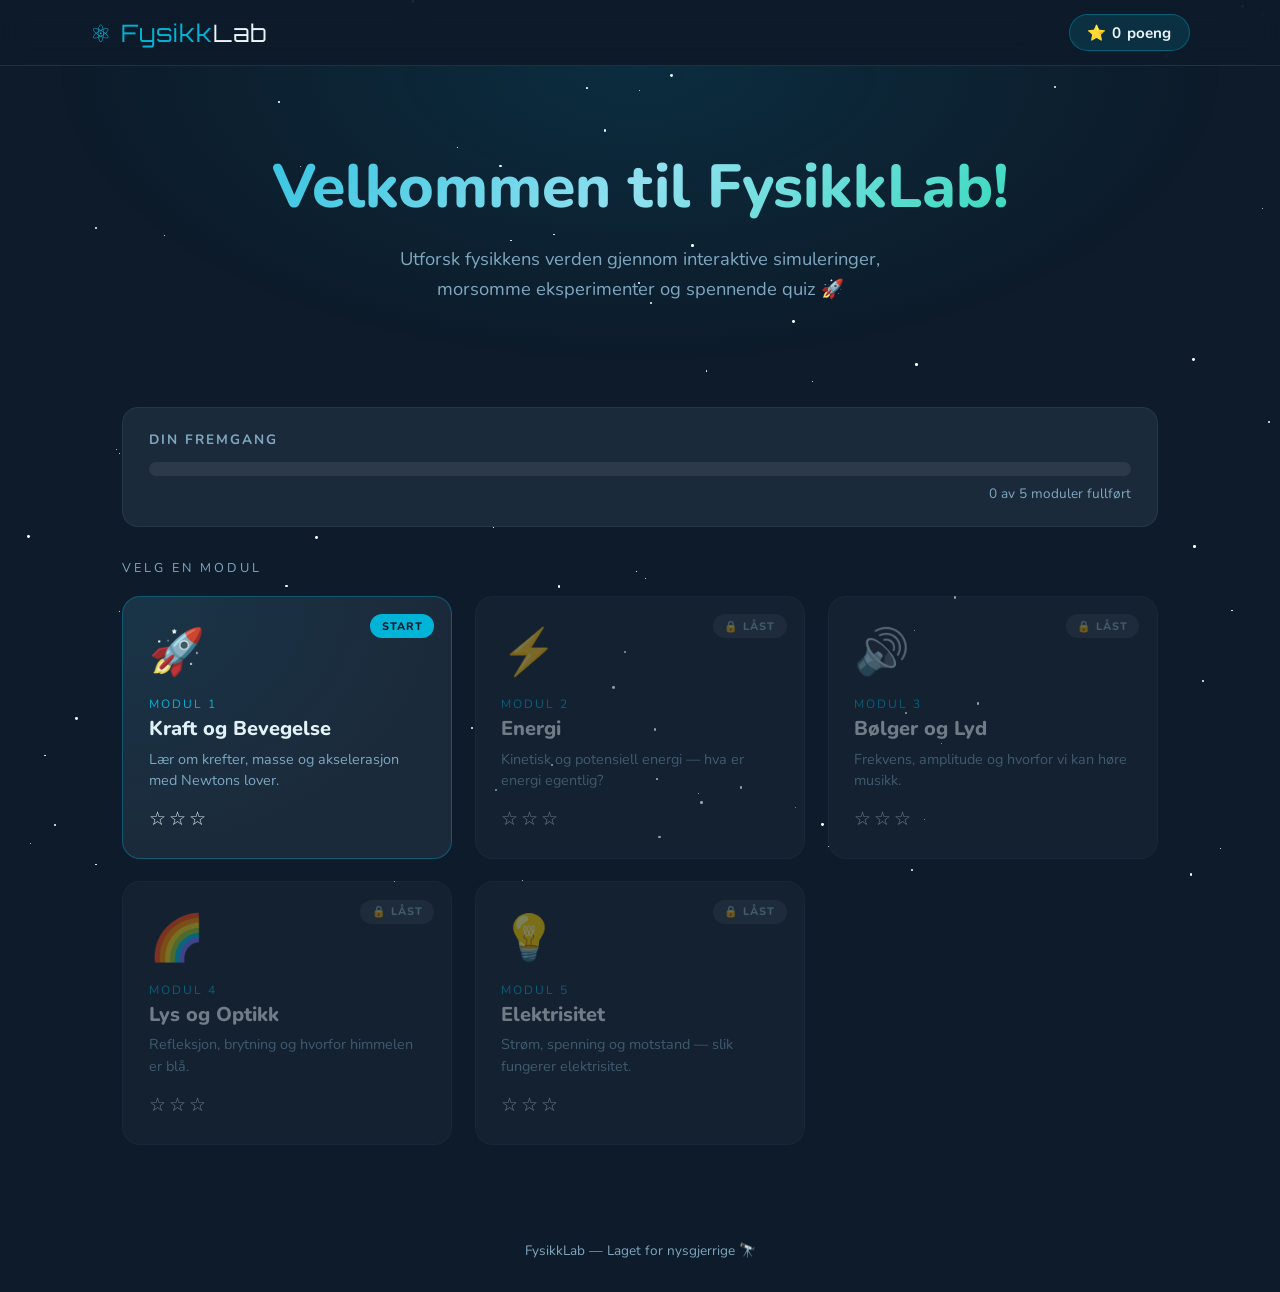
==== index.html @ 7ef17d18 "Add FysikkLab website with Module 1: Kraft og Bevegelse Landing page with 5 module cards (scaffolded" ====
<!DOCTYPE html>
<html lang="no">
<head>
  <meta charset="UTF-8">
  <meta name="viewport" content="width=device-width, initial-scale=1.0">
  <title>FysikkLab</title>
  <link href="https://fonts.googleapis.com/css2?family=Nunito:wght@400;600;700;800&family=Orbitron:wght@700&display=swap" rel="stylesheet">
  <style>
    :root {
      --bg: #0d1b2a;
      --card: #1b2a3b;
      --accent: #00b4d8;
      --accent2: #90e0ef;
      --success: #06d6a0;
      --warning: #ffd166;
      --text: #e8f4f8;
      --muted: #7fa8c0;
    }
    * { box-sizing: border-box; margin: 0; padding: 0; }
    body {
      font-family: 'Nunito', sans-serif;
      background: var(--bg);
      color: var(--text);
      min-height: 100vh;
      overflow-x: hidden;
    }

    /* --- Starfield --- */
    #starfield {
      position: fixed; inset: 0;
      pointer-events: none;
      z-index: 0;
    }
    .star {
      position: absolute;
      background: #fff;
      border-radius: 50%;
      animation: twinkle var(--dur, 3s) infinite var(--delay, 0s);
    }
    @keyframes twinkle {
      0%,100% { opacity: 0.2; transform: scale(1); }
      50%      { opacity: 1;   transform: scale(1.4); }
    }

    /* --- Header --- */
    header {
      position: sticky; top: 0; z-index: 100;
      background: rgba(13,27,42,0.85);
      backdrop-filter: blur(12px);
      border-bottom: 1px solid rgba(0,180,216,0.2);
      padding: 0.9rem 2rem;
    }
    .header-inner {
      max-width: 1100px; margin: 0 auto;
      display: flex; justify-content: space-between; align-items: center;
    }
    .logo {
      font-family: 'Orbitron', sans-serif;
      font-size: 1.5rem;
      color: var(--accent);
      letter-spacing: 1px;
    }
    .logo span { color: var(--text); }
    .points-badge {
      background: rgba(0,180,216,0.15);
      border: 1px solid rgba(0,180,216,0.35);
      padding: 0.45rem 1.1rem;
      border-radius: 50px;
      font-weight: 700;
      font-size: 0.95rem;
      display: flex; align-items: center; gap: 6px;
    }

    /* --- Hero --- */
    .hero {
      text-align: center;
      padding: 5rem 2rem 3.5rem;
      position: relative; z-index: 1;
      background: radial-gradient(ellipse at 50% 0%, rgba(0,180,216,0.12) 0%, transparent 65%);
    }
    .hero h1 {
      font-size: clamp(2rem, 6vw, 3.8rem);
      font-weight: 800;
      background: linear-gradient(135deg, var(--accent), var(--accent2), var(--success));
      -webkit-background-clip: text;
      -webkit-text-fill-color: transparent;
      background-clip: text;
      margin-bottom: 1rem;
    }
    .hero p {
      font-size: 1.15rem;
      color: var(--muted);
      max-width: 560px;
      margin: 0 auto 2rem;
      line-height: 1.6;
    }

    /* --- Main content --- */
    main {
      max-width: 1100px; margin: 0 auto;
      padding: 1rem 2rem 4rem;
      position: relative; z-index: 1;
    }

    /* --- Progress overview --- */
    .progress-box {
      background: var(--card);
      border: 1px solid rgba(255,255,255,0.06);
      border-radius: 16px;
      padding: 1.4rem 1.6rem;
      margin-bottom: 2rem;
    }
    .progress-box h3 {
      font-size: 0.85rem;
      text-transform: uppercase;
      letter-spacing: 2px;
      color: var(--muted);
      margin-bottom: 0.8rem;
    }
    .bar-bg {
      background: rgba(255,255,255,0.07);
      height: 14px; border-radius: 7px; overflow: hidden;
    }
    .bar-fill {
      height: 100%;
      background: linear-gradient(90deg, var(--accent), var(--success));
      border-radius: 7px;
      transition: width 0.6s ease;
    }
    .bar-label {
      text-align: right;
      font-size: 0.85rem;
      color: var(--muted);
      margin-top: 0.5rem;
    }

    /* --- Section heading --- */
    .section-label {
      font-size: 0.8rem;
      text-transform: uppercase;
      letter-spacing: 3px;
      color: var(--muted);
      margin-bottom: 1.2rem;
    }

    /* --- Module grid --- */
    .modules-grid {
      display: grid;
      grid-template-columns: repeat(auto-fill, minmax(280px, 1fr));
      gap: 1.4rem;
    }
    .module-card {
      background: var(--card);
      border: 1px solid rgba(255,255,255,0.06);
      border-radius: 18px;
      padding: 1.6rem;
      position: relative;
      text-decoration: none;
      color: var(--text);
      display: block;
      overflow: hidden;
      transition: transform 0.2s, box-shadow 0.2s, border-color 0.2s;
    }
    .module-card.open {
      border-color: rgba(0,180,216,0.35);
      cursor: pointer;
    }
    .module-card.open:hover {
      transform: translateY(-5px);
      box-shadow: 0 16px 48px rgba(0,180,216,0.18);
    }
    .module-card.open::before {
      content: '';
      position: absolute; inset: 0;
      background: radial-gradient(ellipse at top left, rgba(0,180,216,0.08), transparent 70%);
      pointer-events: none;
    }
    .module-card.locked {
      opacity: 0.45;
      cursor: not-allowed;
    }
    .module-card.done { border-color: rgba(6,214,160,0.4); }

    .card-icon  { font-size: 2.8rem; margin-bottom: 0.8rem; }
    .card-number {
      font-size: 0.75rem;
      text-transform: uppercase;
      letter-spacing: 2px;
      color: var(--accent);
      margin-bottom: 0.2rem;
    }
    .card-title { font-size: 1.25rem; font-weight: 800; margin-bottom: 0.4rem; }
    .card-desc  { font-size: 0.9rem; color: var(--muted); line-height: 1.5; }
    .card-stars { margin-top: 0.9rem; font-size: 1.2rem; letter-spacing: 3px; }

    .card-badge {
      position: absolute; top: 1.1rem; right: 1.1rem;
      font-size: 0.68rem; font-weight: 800;
      letter-spacing: 1px; text-transform: uppercase;
      padding: 0.28rem 0.7rem; border-radius: 50px;
    }
    .badge-start  { background: var(--accent); color: var(--bg); }
    .badge-done   { background: var(--success); color: #000; }
    .badge-locked { background: rgba(255,255,255,0.1); color: var(--muted); }

    /* --- Footer --- */
    footer {
      text-align: center;
      color: var(--muted);
      font-size: 0.85rem;
      padding: 2rem;
      position: relative; z-index: 1;
    }
  </style>
</head>
<body>

<div id="starfield"></div>

<header>
  <div class="header-inner">
    <div class="logo">⚛ Fysikk<span>Lab</span></div>
    <div class="points-badge">⭐ <span id="pts">0</span> poeng</div>
  </div>
</header>

<section class="hero">
  <h1>Velkommen til FysikkLab!</h1>
  <p>Utforsk fysikkens verden gjennom interaktive simuleringer, morsomme eksperimenter og spennende quiz 🚀</p>
</section>

<main>
  <div class="progress-box">
    <h3>Din fremgang</h3>
    <div class="bar-bg">
      <div class="bar-fill" id="prog-bar" style="width:0%"></div>
    </div>
    <div class="bar-label"><span id="done-count">0</span> av 5 moduler fullført</div>
  </div>

  <p class="section-label">Velg en modul</p>

  <div class="modules-grid">

    <a href="modul1/" class="module-card open" id="card-1">
      <div class="card-icon">🚀</div>
      <div class="card-number">Modul 1</div>
      <div class="card-title">Kraft og Bevegelse</div>
      <div class="card-desc">Lær om krefter, masse og akselerasjon med Newtons lover.</div>
      <div class="card-stars" id="stars-1">☆☆☆</div>
      <div class="card-badge badge-start" id="badge-1">Start</div>
    </a>

    <div class="module-card locked" id="card-2">
      <div class="card-icon">⚡</div>
      <div class="card-number">Modul 2</div>
      <div class="card-title">Energi</div>
      <div class="card-desc">Kinetisk og potensiell energi — hva er energi egentlig?</div>
      <div class="card-stars">☆☆☆</div>
      <div class="card-badge badge-locked">🔒 Låst</div>
    </div>

    <div class="module-card locked" id="card-3">
      <div class="card-icon">🔊</div>
      <div class="card-number">Modul 3</div>
      <div class="card-title">Bølger og Lyd</div>
      <div class="card-desc">Frekvens, amplitude og hvorfor vi kan høre musikk.</div>
      <div class="card-stars">☆☆☆</div>
      <div class="card-badge badge-locked">🔒 Låst</div>
    </div>

    <div class="module-card locked" id="card-4">
      <div class="card-icon">🌈</div>
      <div class="card-number">Modul 4</div>
      <div class="card-title">Lys og Optikk</div>
      <div class="card-desc">Refleksjon, brytning og hvorfor himmelen er blå.</div>
      <div class="card-stars">☆☆☆</div>
      <div class="card-badge badge-locked">🔒 Låst</div>
    </div>

    <div class="module-card locked" id="card-5">
      <div class="card-icon">💡</div>
      <div class="card-number">Modul 5</div>
      <div class="card-title">Elektrisitet</div>
      <div class="card-desc">Strøm, spenning og motstand — slik fungerer elektrisitet.</div>
      <div class="card-stars">☆☆☆</div>
      <div class="card-badge badge-locked">🔒 Låst</div>
    </div>

  </div>
</main>

<footer>FysikkLab — Laget for nysgjerrige 🔭</footer>

<script>
  // Starfield
  const sf = document.getElementById('starfield');
  for (let i = 0; i < 90; i++) {
    const s = document.createElement('div');
    s.className = 'star';
    const sz = Math.random() * 2.5 + 0.5;
    s.style.cssText = `
      width:${sz}px; height:${sz}px;
      left:${Math.random()*100}%;
      top:${Math.random()*100}%;
      --dur:${2+Math.random()*4}s;
      --delay:${Math.random()*4}s;
    `;
    sf.appendChild(s);
  }

  // Load progress
  function loadProgress() {
    const pts = +localStorage.getItem('fl_points') || 0;
    document.getElementById('pts').textContent = pts;
    let done = 0;
    for (let i = 1; i <= 5; i++) {
      const st = +localStorage.getItem(`fl_m${i}_stars`) || 0;
      if (st > 0) {
        done++;
        const stEl = document.getElementById(`stars-${i}`);
        if (stEl) stEl.textContent = '⭐'.repeat(st) + '☆'.repeat(3-st);
        const card = document.getElementById(`card-${i}`);
        if (card) { card.classList.add('done'); }
        const badge = document.getElementById(`badge-${i}`);
        if (badge) { badge.textContent = 'Fullført'; badge.className = 'card-badge badge-done'; }
      }
    }
    document.getElementById('done-count').textContent = done;
    document.getElementById('prog-bar').style.width = (done/5*100) + '%';
  }

  loadProgress();
</script>
</body>
</html>
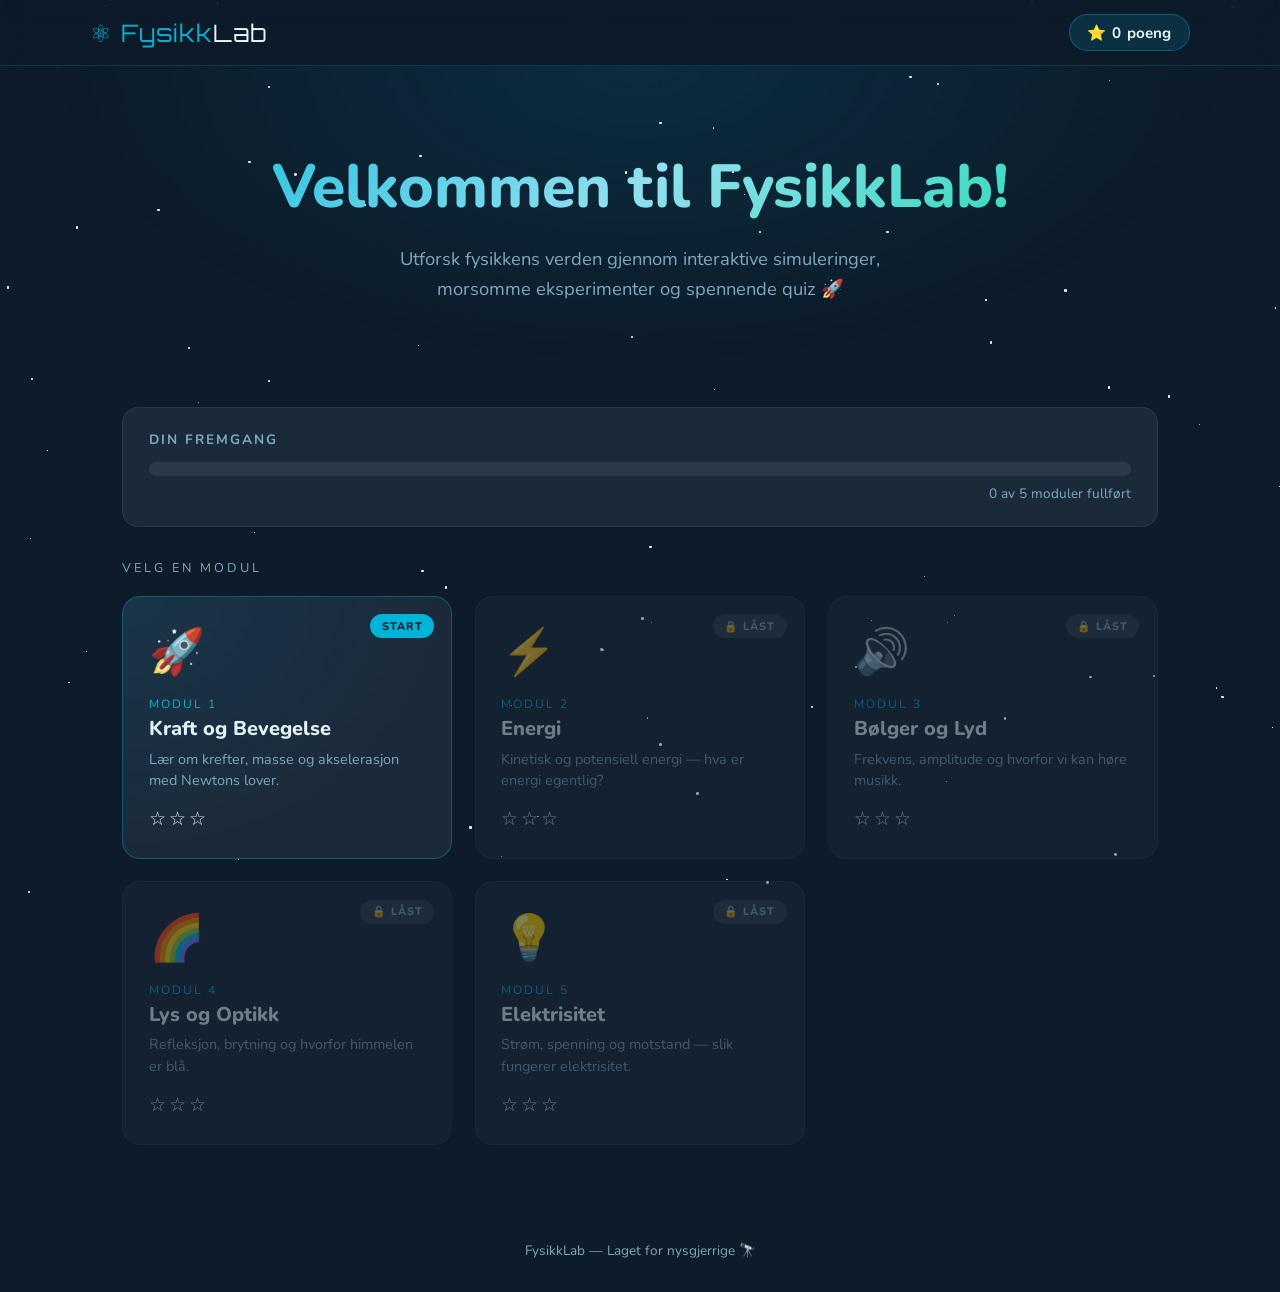
==== commit a4d9d008: "Add modules 2–5 and shared CSS for FysikkLab Modul 2 – Energi: ramp simulation with live Ep/Ek energ" ====
--- a/index.html
+++ b/index.html
@@ -178,6 +178,7 @@
     .module-card.locked {
       opacity: 0.45;
       cursor: not-allowed;
+      pointer-events: none;
     }
     .module-card.done { border-color: rgba(6,214,160,0.4); }
 
@@ -251,41 +252,41 @@
       <div class="card-badge badge-start" id="badge-1">Start</div>
     </a>
 
-    <div class="module-card locked" id="card-2">
+    <a href="modul2/" class="module-card locked" id="card-2">
       <div class="card-icon">⚡</div>
       <div class="card-number">Modul 2</div>
       <div class="card-title">Energi</div>
       <div class="card-desc">Kinetisk og potensiell energi — hva er energi egentlig?</div>
-      <div class="card-stars">☆☆☆</div>
-      <div class="card-badge badge-locked">🔒 Låst</div>
-    </div>
-
-    <div class="module-card locked" id="card-3">
+      <div class="card-stars" id="stars-2">☆☆☆</div>
+      <div class="card-badge badge-locked" id="badge-2">🔒 Låst</div>
+    </a>
+
+    <a href="modul3/" class="module-card locked" id="card-3">
       <div class="card-icon">🔊</div>
       <div class="card-number">Modul 3</div>
       <div class="card-title">Bølger og Lyd</div>
       <div class="card-desc">Frekvens, amplitude og hvorfor vi kan høre musikk.</div>
-      <div class="card-stars">☆☆☆</div>
-      <div class="card-badge badge-locked">🔒 Låst</div>
-    </div>
-
-    <div class="module-card locked" id="card-4">
+      <div class="card-stars" id="stars-3">☆☆☆</div>
+      <div class="card-badge badge-locked" id="badge-3">🔒 Låst</div>
+    </a>
+
+    <a href="modul4/" class="module-card locked" id="card-4">
       <div class="card-icon">🌈</div>
       <div class="card-number">Modul 4</div>
       <div class="card-title">Lys og Optikk</div>
       <div class="card-desc">Refleksjon, brytning og hvorfor himmelen er blå.</div>
-      <div class="card-stars">☆☆☆</div>
-      <div class="card-badge badge-locked">🔒 Låst</div>
-    </div>
-
-    <div class="module-card locked" id="card-5">
+      <div class="card-stars" id="stars-4">☆☆☆</div>
+      <div class="card-badge badge-locked" id="badge-4">🔒 Låst</div>
+    </a>
+
+    <a href="modul5/" class="module-card locked" id="card-5">
       <div class="card-icon">💡</div>
       <div class="card-number">Modul 5</div>
       <div class="card-title">Elektrisitet</div>
       <div class="card-desc">Strøm, spenning og motstand — slik fungerer elektrisitet.</div>
-      <div class="card-stars">☆☆☆</div>
-      <div class="card-badge badge-locked">🔒 Låst</div>
-    </div>
+      <div class="card-stars" id="stars-5">☆☆☆</div>
+      <div class="card-badge badge-locked" id="badge-5">🔒 Låst</div>
+    </a>
 
   </div>
 </main>
@@ -321,9 +322,18 @@
         const stEl = document.getElementById(`stars-${i}`);
         if (stEl) stEl.textContent = '⭐'.repeat(st) + '☆'.repeat(3-st);
         const card = document.getElementById(`card-${i}`);
-        if (card) { card.classList.add('done'); }
+        if (card) { card.classList.add('done'); card.classList.remove('locked'); card.classList.add('open'); }
         const badge = document.getElementById(`badge-${i}`);
         if (badge) { badge.textContent = 'Fullført'; badge.className = 'card-badge badge-done'; }
+        // Unlock next module
+        if (i < 5) {
+          const next = document.getElementById(`card-${i+1}`);
+          if (next && next.classList.contains('locked')) {
+            next.classList.remove('locked'); next.classList.add('open');
+            const nb = document.getElementById(`badge-${i+1}`);
+            if (nb) { nb.textContent = 'Start'; nb.className = 'card-badge badge-start'; }
+          }
+        }
       }
     }
     document.getElementById('done-count').textContent = done;
